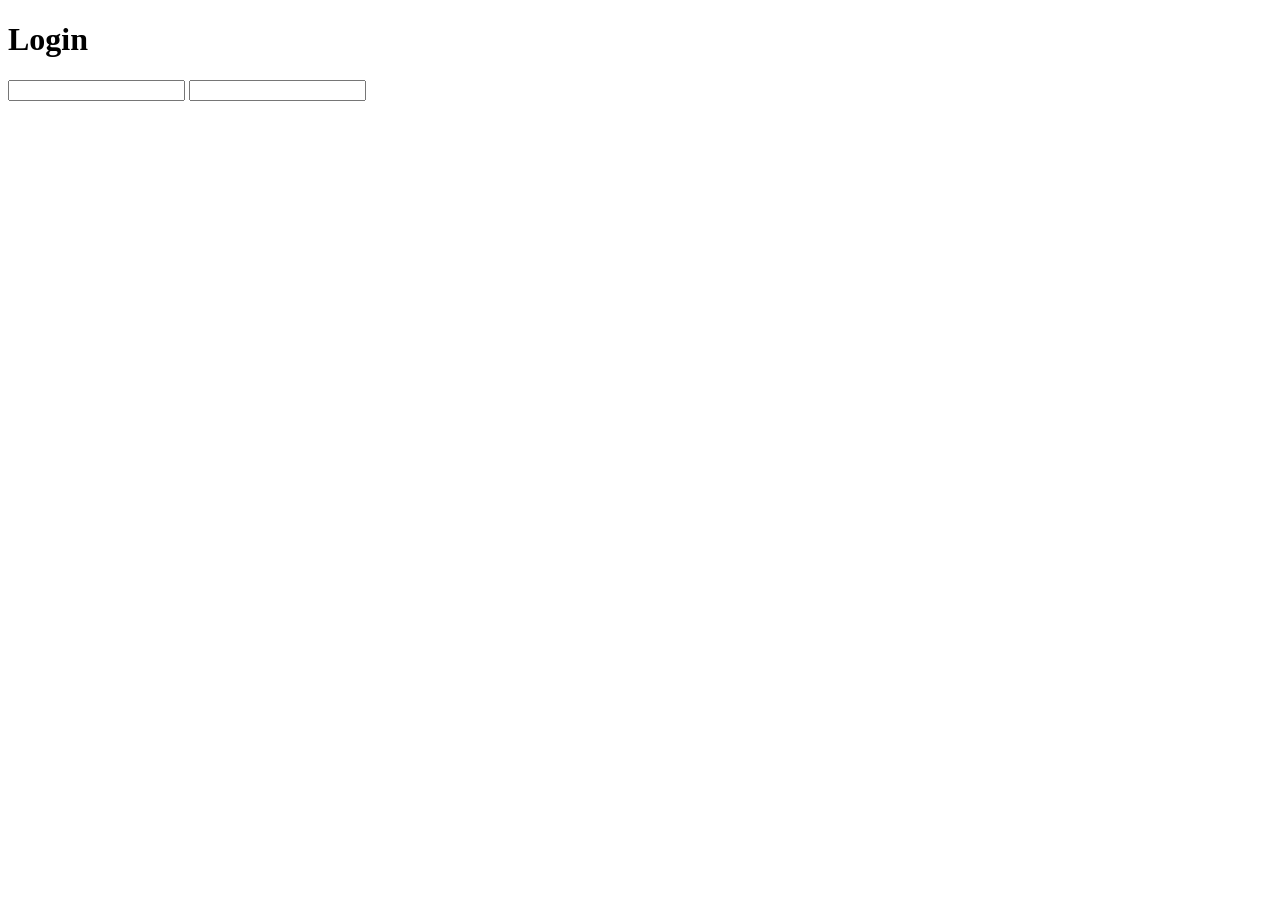
==== static/login.html @ d2afbb60 "feat: userHandler, linkHander" ====
<!DOCTYPE html>
<html lang="en">
  <head>
    <meta charset="UTF-8" />
    <meta name="viewport" content="width=device-width, initial-scale=1.0" />
    <title>Login</title>
  </head>
  <body>
    <h1>Login</h1>
    <input name="username" type="text" />
    <input name="password" type="password" />
  </body>
</html>
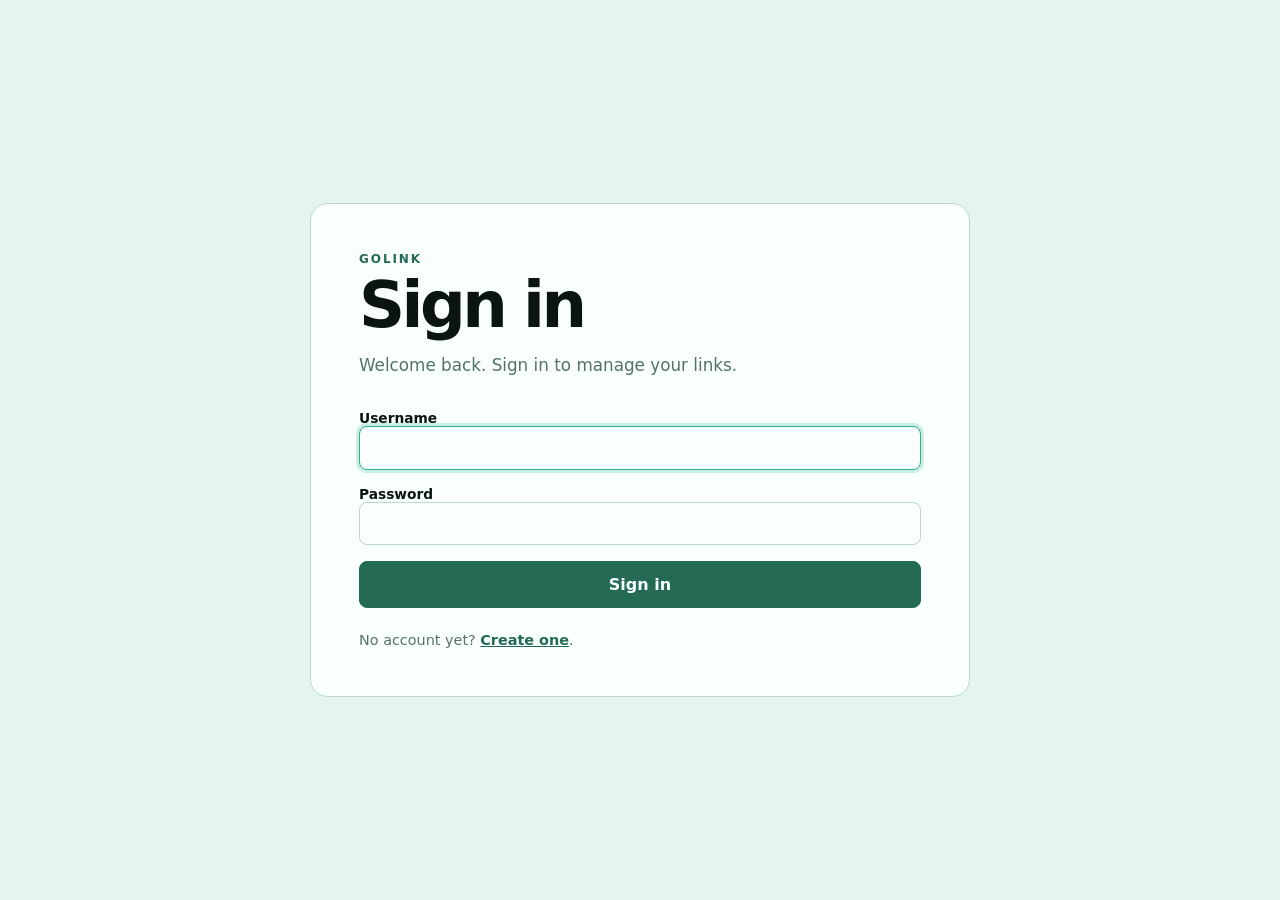
==== commit a9337843: "feat: golink looks fine i think" ====
--- a/static/login.html
+++ b/static/login.html
@@ -1,13 +1,36 @@
-<!DOCTYPE html>
-<html lang="en">
-  <head>
-    <meta charset="UTF-8" />
-    <meta name="viewport" content="width=device-width, initial-scale=1.0" />
-    <title>Login</title>
-  </head>
-  <body>
-    <h1>Login</h1>
-    <input name="username" type="text" />
-    <input name="password" type="password" />
-  </body>
+<!doctype html>
+<html lang="en" data-theme="light">
+<head>
+  <meta charset="utf-8">
+  <meta name="viewport" content="width=device-width, initial-scale=1">
+  <title>Sign in — Golink</title>
+  <script src="/static/theme.js?v=3"></script>
+  <link rel="stylesheet" href="/static/style.css?v=3">
+</head>
+<body>
+  <main>
+    <p class="eyebrow">GOLINK</p>
+    <h1>Sign in</h1>
+    <p class="intro">Welcome back. Sign in to manage your links.</p>
+    <form id="sign-in-form">
+      <label>Username <input name="username" minlength="3" maxlength="96" required autofocus></label>
+      <label>Password <input name="password" type="password" required></label>
+      <button type="submit">Sign in</button>
+    </form>
+    <p id="error" class="error" role="alert" hidden></p>
+    <p class="account">No account yet? <a href="/signup">Create one</a>.</p>
+  </main>
+  <script>
+    const form = document.querySelector('#sign-in-form'), error = document.querySelector('#error');
+    form.addEventListener('submit', async (event) => {
+      event.preventDefault(); error.hidden = true;
+      try {
+        const response = await fetch('/api/sessions', { method: 'POST', headers: {'Content-Type': 'application/json'}, body: JSON.stringify(Object.fromEntries(new FormData(form))) });
+        const data = await response.json();
+        if (!response.ok) throw new Error(data.error || 'Could not sign in');
+        window.location.href = '/dashboard';
+      } catch (err) { error.textContent = err.message; error.hidden = false; }
+    });
+  </script>
+</body>
 </html>
--- a/static/style.css
+++ b/static/style.css
@@ -0,0 +1,202 @@
+:root,
+:root[data-theme="light"] {
+  --text: #0a1512;
+  --background: #e6f4f0;
+  --primary: #246a55;
+  --secondary: #81dac1;
+  --accent: #2caf8a;
+  --surface: #f8fffd;
+  --muted: #56716a;
+  --border: #b9d8cf;
+  --danger: #a53d3d;
+  color-scheme: light;
+}
+
+:root[data-theme="dark"] {
+  --text: #eaf5f2;
+  --background: #0a1814;
+  --primary: #93dac5;
+  --secondary: #257e65;
+  --accent: #51d4af;
+  --surface: #10231e;
+  --muted: #9bb8b0;
+  --border: #28483f;
+  --danger: #ff9a9a;
+  color-scheme: dark;
+}
+
+* { box-sizing: border-box; }
+[hidden] { display: none !important; }
+
+body {
+  min-height: 100vh;
+  margin: 0;
+  display: grid;
+  place-items: center;
+  background: var(--background);
+  color: var(--text);
+  font-family: Inter, ui-sans-serif, system-ui, sans-serif;
+}
+
+main {
+  width: min(100% - 2rem, 660px);
+  padding: 3rem;
+  border: 1px solid var(--border);
+  border-radius: 18px;
+  background: var(--surface);
+}
+
+.eyebrow {
+  margin: 0;
+  color: var(--primary);
+  font-size: .75rem;
+  font-weight: 800;
+  letter-spacing: .16em;
+}
+
+h1 { margin: .45rem 0 1rem; font-size: clamp(2.2rem, 6vw, 4rem); line-height: 1; letter-spacing: -.055em; }
+.intro { margin: 0 0 2rem; color: var(--muted); font-size: 1.05rem; line-height: 1.5; }
+
+form { display: grid; gap: 1rem; }
+label { display: block; font-size: .86rem; font-weight: 700; }
+label span { margin-left: .25rem; color: var(--muted); font-weight: 400; }
+
+input {
+  width: 100%;
+  padding: .8rem .9rem;
+  border: 1px solid var(--border);
+  border-radius: 8px;
+  outline: none;
+  background: var(--surface);
+  color: var(--text);
+  font: inherit;
+}
+
+input:focus { border-color: var(--accent); box-shadow: 0 0 0 3px color-mix(in srgb, var(--accent) 22%, transparent); }
+
+button {
+  padding: .8rem 1rem;
+  border: 1px solid var(--primary);
+  border-radius: 8px;
+  background: var(--primary);
+  color: var(--surface);
+  cursor: pointer;
+  font: inherit;
+  font-weight: 750;
+}
+
+button:hover { filter: brightness(.94); }
+
+.dashboard-page { display: block; padding: 5rem 1rem 3rem; }
+.dashboard-main { width: min(100%, 600px); margin: 0 auto; padding: 0; border: 0; border-radius: 0; background: transparent; }
+.creator-header { margin-bottom: 2rem; }
+.creator-header h1 { margin-bottom: 0; }
+
+.creator-form {
+  gap: .55rem;
+  padding: 1.35rem;
+  border: 1px solid var(--border);
+  border-radius: 12px;
+  background: var(--surface);
+}
+
+.creator-form > input { margin-bottom: .6rem; }
+.creator-form > button { margin-top: .65rem; }
+
+.expiry-toggle {
+  display: inline-flex;
+  width: max-content;
+  align-items: center;
+  gap: .6rem;
+  margin: .25rem 0;
+  cursor: pointer;
+  user-select: none;
+}
+
+.expiry-toggle span { margin: 0; color: var(--text); font-weight: 700; }
+.expiry-toggle input { width: 1.15rem; height: 1.15rem; margin: 0; padding: 0; accent-color: var(--accent); cursor: pointer; }
+
+.expiry-fields { display: grid; grid-template-columns: 1fr 9rem; gap: .75rem; margin-top: .15rem; }
+.expiry-fields div { display: grid; gap: .4rem; }
+
+.settings { position: fixed; z-index: 10; top: 1.25rem; right: 1.25rem; }
+.settings summary {
+  display: grid;
+  width: 2.65rem;
+  height: 2.65rem;
+  place-items: center;
+  border: 1px solid var(--border);
+  border-radius: 50%;
+  background: var(--surface);
+  color: var(--primary);
+  cursor: pointer;
+  list-style: none;
+}
+.settings summary::-webkit-details-marker { display: none; }
+.settings summary:hover { border-color: var(--accent); }
+.settings summary svg { width: 1.15rem; height: 1.15rem; fill: currentColor; }
+
+.settings-menu {
+  position: absolute;
+  top: 3.25rem;
+  right: 0;
+  width: min(19rem, calc(100vw - 2rem));
+  padding: 1rem;
+  border: 1px solid var(--border);
+  border-radius: 12px;
+  background: var(--surface);
+  box-shadow: 0 18px 45px #0003;
+}
+
+.settings-title { margin: 0 0 1rem; font-weight: 800; }
+.settings-menu form { gap: .5rem; }
+.settings-menu form button { margin-top: .25rem; }
+.settings-menu .quiet-button { width: 100%; margin-top: .65rem; }
+.settings-menu a { display: block; margin-top: 1rem; color: var(--danger); font-size: .86rem; font-weight: 700; text-align: center; }
+
+.quiet-button { border-color: var(--border); background: transparent; color: var(--primary); }
+
+.created-link {
+  display: flex;
+  align-items: center;
+  justify-content: space-between;
+  gap: 1rem;
+  margin-top: 1rem;
+  padding: .85rem 1rem;
+  border: 1px solid var(--secondary);
+  border-radius: 10px;
+  background: color-mix(in srgb, var(--secondary) 22%, var(--surface));
+}
+.created-link > div { min-width: 0; }
+.created-link span { display: block; margin-bottom: .15rem; color: var(--muted); font-size: .72rem; font-weight: 700; text-transform: uppercase; }
+.created-link a { display: block; overflow: hidden; color: var(--primary); font-weight: 750; text-overflow: ellipsis; white-space: nowrap; }
+.created-link button { flex: none; padding: .5rem .7rem; }
+
+.links-panel { margin-top: 2.5rem; }
+.links-panel h2 { margin: 0 0 .6rem; font-size: 1rem; }
+.links-panel ul { margin: 0; padding: 0; border-top: 1px solid var(--border); list-style: none; }
+.links-panel li { display: flex; align-items: center; justify-content: space-between; gap: 1rem; padding: .8rem 0; border-bottom: 1px solid var(--border); }
+.link-info { display: grid; min-width: 0; gap: .2rem; }
+.link-info a { color: var(--primary); font-weight: 750; text-decoration: none; }
+.link-info span { overflow: hidden; color: var(--muted); font-size: .8rem; text-overflow: ellipsis; white-space: nowrap; }
+.delete-link { flex: none; padding: .35rem .55rem; border-color: transparent; background: transparent; color: var(--danger); font-size: .8rem; }
+.delete-link:hover { background: color-mix(in srgb, var(--danger) 10%, transparent); }
+
+.steps { display: grid; gap: .9rem; margin: 0 0 2rem; padding-left: 1.2rem; color: var(--muted); }
+.steps li { padding-left: .3rem; line-height: 1.5; }
+.steps strong { color: var(--text); }
+.steps code { padding: .1rem .35rem; border-radius: 4px; background: var(--background); color: var(--primary); }
+.actions { display: flex; flex-wrap: wrap; gap: .75rem; }
+.cta { padding: .8rem 1.2rem; border: 1px solid var(--primary); border-radius: 8px; background: var(--primary); color: var(--surface); font-weight: 750; text-decoration: none; }
+.cta.secondary { background: transparent; color: var(--primary); }
+.error { margin: 1rem 0 0; color: var(--danger); }
+.account { margin: 1.5rem 0 0; color: var(--muted); font-size: .9rem; }
+.account a { color: var(--primary); font-weight: 700; }
+
+@media (max-width: 560px) {
+  main { padding: 2rem 1.2rem; }
+  .dashboard-page { padding: 4.5rem 1rem 2rem; }
+  .dashboard-main { padding: 0; }
+  .expiry-fields { grid-template-columns: 1fr; }
+  .settings { top: .85rem; right: .85rem; }
+}
